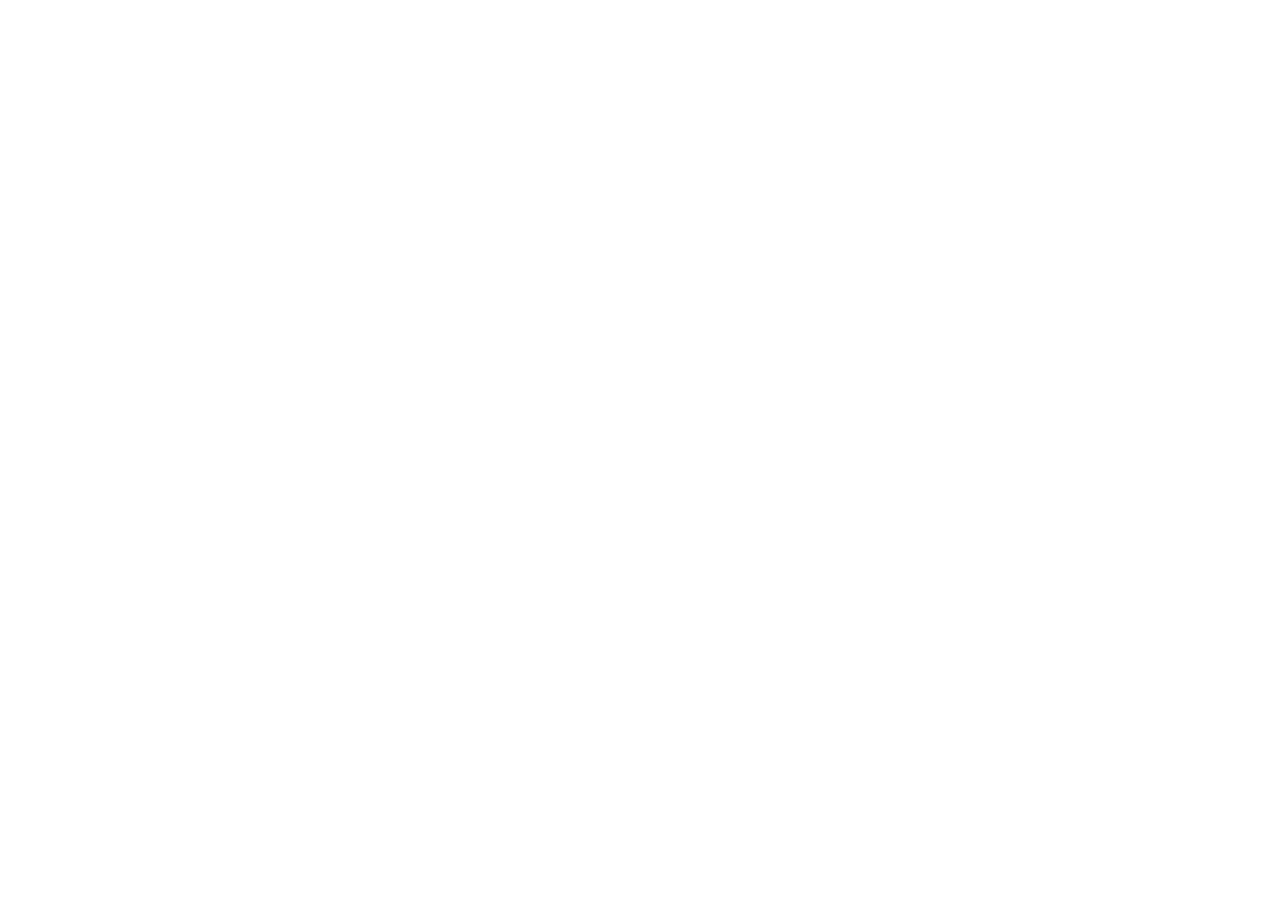
==== index.html @ 0fc973fd "title added" ====
<!DOCTYPE html>
<html lang="en">
<head>
    <meta charset="UTF-8">
    <meta name="viewport" content="width=device-width, initial-scale=1.0">
    <title>Day 1</title>
</head>
<body>
    
</body>
</html>
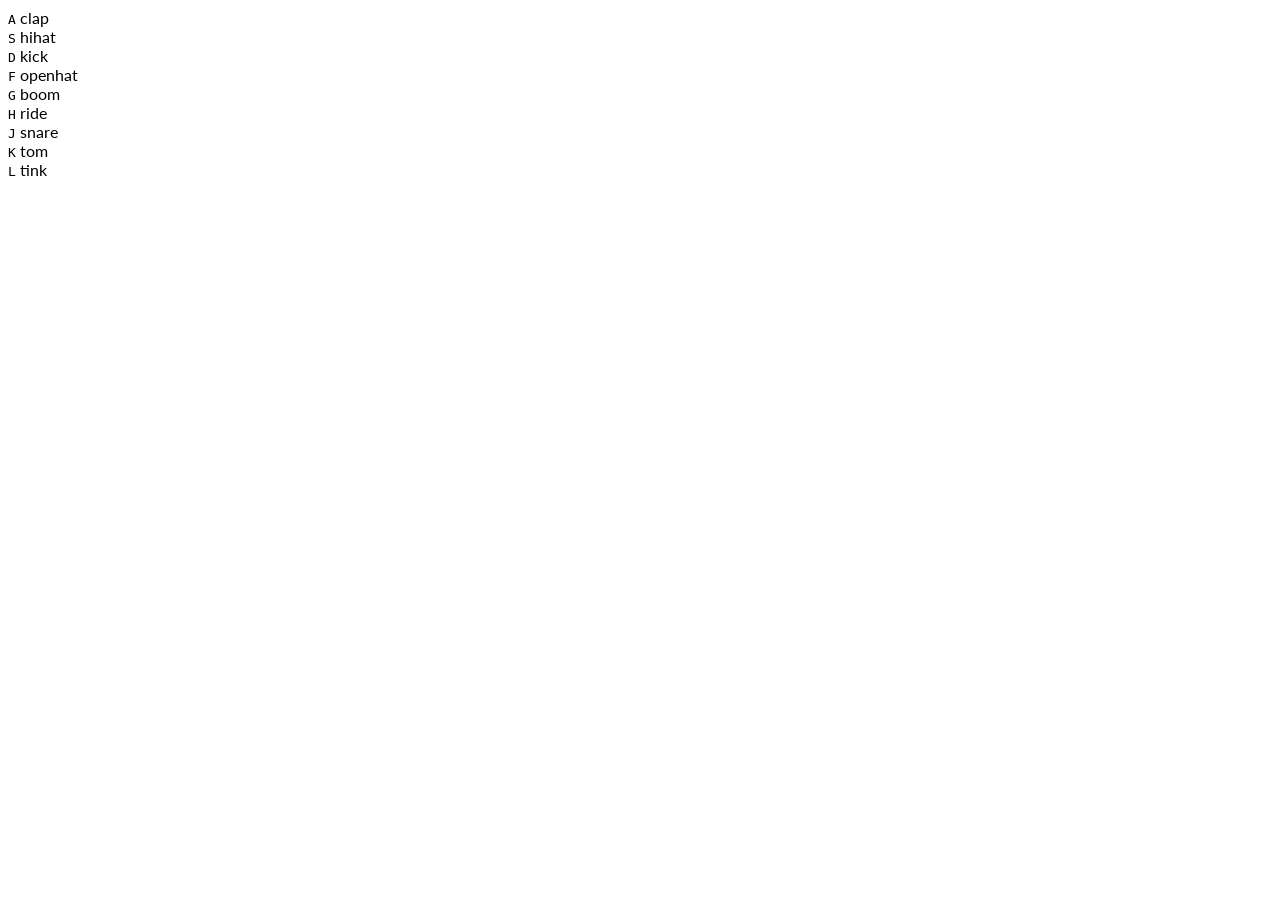
==== commit 02232e1f: "added style.css, fonts, images, sounds and main.js" ====
--- a/index.html
+++ b/index.html
@@ -1,11 +1,65 @@
 <!DOCTYPE html>
 <html lang="en">
+
 <head>
     <meta charset="UTF-8">
     <meta name="viewport" content="width=device-width, initial-scale=1.0">
-    <title>Day 1</title>
+    <title>Day 1 - JS Drum Kit</title>
+    <link rel="icon" href="./img/drums.png">
+    <link href="https://fonts.googleapis.com/css2?family=Lato&display=swap" rel="stylesheet">
+    <link rel="stylesheet" href="./css/style.css">
 </head>
+
 <body>
-    
+    <div class="keys">
+        <div data-key="65" class="key">
+            <kbd>A</kbd>
+            <span class="sound">clap</span>
+        </div>
+        <div data-key="83" class="key">
+            <kbd>S</kbd>
+            <span class="sound">hihat</span>
+        </div>
+        <div data-key="68" class="key">
+            <kbd>D</kbd>
+            <span class="sound">kick</span>
+        </div>
+        <div data-key="70" class="key">
+            <kbd>F</kbd>
+            <span class="sound">openhat</span>
+        </div>
+        <div data-key="71" class="key">
+            <kbd>G</kbd>
+            <span class="sound">boom</span>
+        </div>
+        <div data-key="72" class="key">
+            <kbd>H</kbd>
+            <span class="sound">ride</span>
+        </div>
+        <div data-key="74" class="key">
+            <kbd>J</kbd>
+            <span class="sound">snare</span>
+        </div>
+        <div data-key="75" class="key">
+            <kbd>K</kbd>
+            <span class="sound">tom</span>
+        </div>
+        <div data-key="76" class="key">
+            <kbd>L</kbd>
+            <span class="sound">tink</span>
+        </div>
+    </div>
+
+    <audio data-key="65" src="sounds/clap.wav"></audio>
+    <audio data-key="83" src="sounds/hihat.wav"></audio>
+    <audio data-key="68" src="sounds/kick.wav"></audio>
+    <audio data-key="70" src="sounds/openhat.wav"></audio>
+    <audio data-key="71" src="sounds/boom.wav"></audio>
+    <audio data-key="72" src="sounds/ride.wav"></audio>
+    <audio data-key="74" src="sounds/snare.wav"></audio>
+    <audio data-key="75" src="sounds/tom.wav"></audio>
+    <audio data-key="76" src="sounds/tink.wav"></audio>
+
 </body>
+
 </html>
--- a/css/style.css
+++ b/css/style.css
@@ -0,0 +1,10 @@
+html {
+    box-sizing: border-box;
+}
+
+*, ::before, ::after {
+    box-sizing: inherit;
+}
+body {
+    font-family: 'Lato', sans-serif;
+}
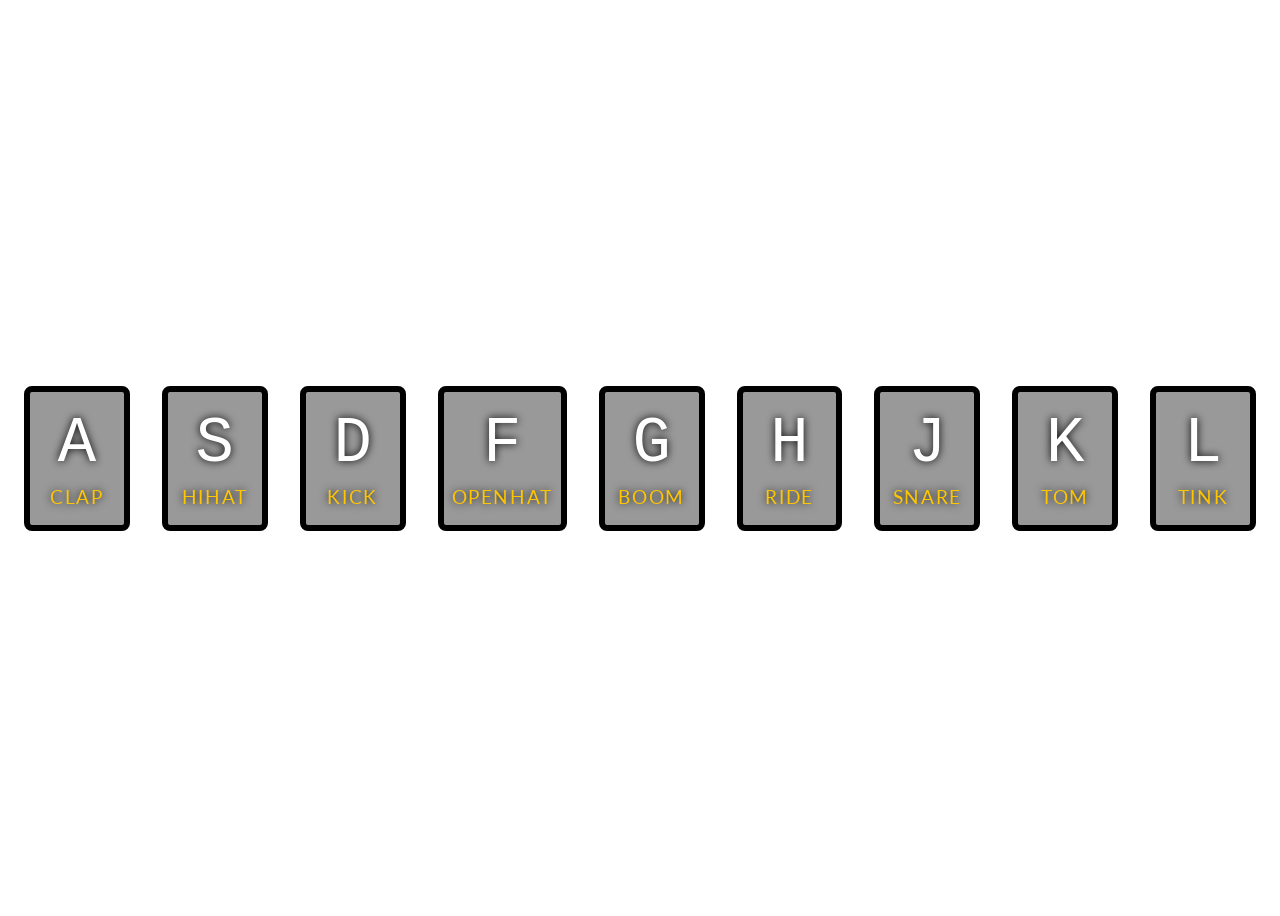
==== commit 9a8bc00a: "styles added" ====
--- a/index.html
+++ b/index.html
@@ -8,6 +8,7 @@
     <link rel="icon" href="./img/drums.png">
     <link href="https://fonts.googleapis.com/css2?family=Lato&display=swap" rel="stylesheet">
     <link rel="stylesheet" href="./css/style.css">
+    <script src="./js/main.js" defer></script>
 </head>
 
 <body>
--- a/css/style.css
+++ b/css/style.css
@@ -5,6 +5,48 @@
 *, ::before, ::after {
     box-sizing: inherit;
 }
+
 body {
     font-family: 'Lato', sans-serif;
+    font-size: 10px;
+}
+
+.keys {
+    display: flex;
+    flex: 1;
+    min-height: 100vh;
+    align-items: center;
+    justify-content: center;
+}
+
+.key {
+    border: .4rem solid black;
+    border-radius: .5rem;
+    margin: 1rem;
+    font-size: 1.5rem;
+    padding: 1rem .5rem;
+    transition: all .07s ease;
+    width: 10rem;
+    text-align: center;
+    color: white;
+    background: rgba(0, 0, 0, 0.4);
+    text-shadow: 0 0 .5rem black;
+}
+
+.playing {
+    transform: scale(1.1);
+    border-color: #ffc600;
+    box-shadow: 0 0 1rem #ffc600;
+}
+
+kbd {
+    display: block;
+    font-size: 4rem;
+}
+
+.sound {
+    font-size: 1.2rem;
+    text-transform: uppercase;
+    letter-spacing: .1rem;
+    color: #ffc600;
 }
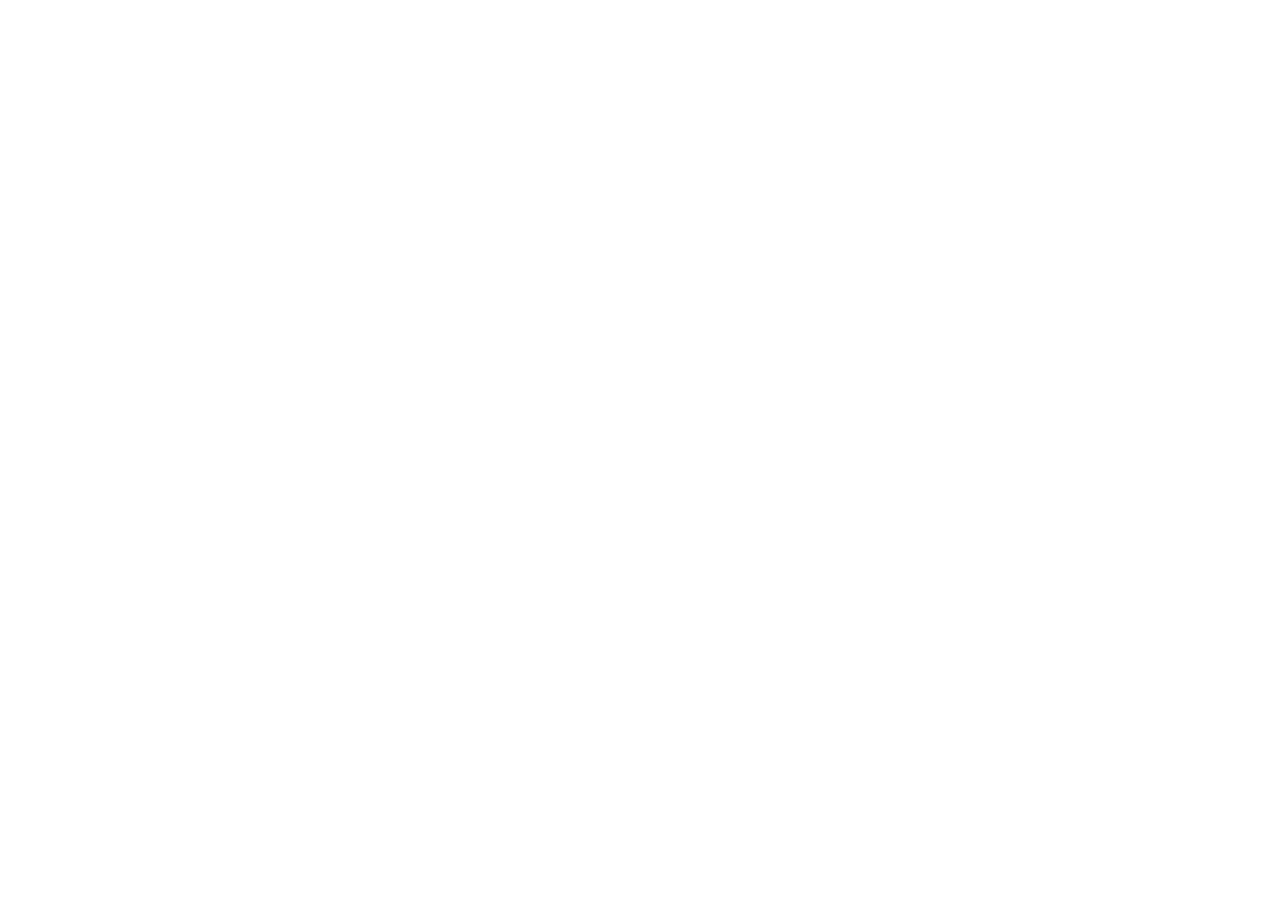
==== commit 35f6e9e4: "Add files via upload" ====
--- a/index.html
+++ b/index.html
@@ -1,66 +1,20 @@
-<!DOCTYPE html>
-<html lang="en">
-
-<head>
-    <meta charset="UTF-8">
-    <meta name="viewport" content="width=device-width, initial-scale=1.0">
-    <title>Day 1 - JS Drum Kit</title>
-    <link rel="icon" href="./img/drums.png">
-    <link href="https://fonts.googleapis.com/css2?family=Lato&display=swap" rel="stylesheet">
-    <link rel="stylesheet" href="./css/style.css">
-    <script src="./js/main.js" defer></script>
-</head>
-
-<body>
-    <div class="keys">
-        <div data-key="65" class="key">
-            <kbd>A</kbd>
-            <span class="sound">clap</span>
-        </div>
-        <div data-key="83" class="key">
-            <kbd>S</kbd>
-            <span class="sound">hihat</span>
-        </div>
-        <div data-key="68" class="key">
-            <kbd>D</kbd>
-            <span class="sound">kick</span>
-        </div>
-        <div data-key="70" class="key">
-            <kbd>F</kbd>
-            <span class="sound">openhat</span>
-        </div>
-        <div data-key="71" class="key">
-            <kbd>G</kbd>
-            <span class="sound">boom</span>
-        </div>
-        <div data-key="72" class="key">
-            <kbd>H</kbd>
-            <span class="sound">ride</span>
-        </div>
-        <div data-key="74" class="key">
-            <kbd>J</kbd>
-            <span class="sound">snare</span>
-        </div>
-        <div data-key="75" class="key">
-            <kbd>K</kbd>
-            <span class="sound">tom</span>
-        </div>
-        <div data-key="76" class="key">
-            <kbd>L</kbd>
-            <span class="sound">tink</span>
-        </div>
-    </div>
-
-    <audio data-key="65" src="sounds/clap.wav"></audio>
-    <audio data-key="83" src="sounds/hihat.wav"></audio>
-    <audio data-key="68" src="sounds/kick.wav"></audio>
-    <audio data-key="70" src="sounds/openhat.wav"></audio>
-    <audio data-key="71" src="sounds/boom.wav"></audio>
-    <audio data-key="72" src="sounds/ride.wav"></audio>
-    <audio data-key="74" src="sounds/snare.wav"></audio>
-    <audio data-key="75" src="sounds/tom.wav"></audio>
-    <audio data-key="76" src="sounds/tink.wav"></audio>
-
-</body>
-
+<!DOCTYPE html>
+<html lang="en">
+<head>
+    <meta charset="UTF-8">
+    <meta name="viewport" content="width=device-width, initial-scale=1.0">
+    <title>JS Clock</title>
+    <link rel="stylesheet" href="./css/style.css">
+    <script src="./js/main.js" defer></script>
+</head>
+<body>
+    <div class="clock">
+        <div class="clock-face">
+            <div class="hand hour-hand"></div>
+            <div class="hand min-hand"></div>
+            <div class="hand second-hand"></div>
+        </div>
+    </div>
+    
+</body>
 </html>
--- a/css/style.css
+++ b/css/style.css
@@ -7,8 +7,12 @@
 }
 
 body {
+    background-image: url("https://i.imgur.com/b9r5sEL.jpg");
+    background-position: bottom center;
+    background-size: cover;
     font-family: 'Lato', sans-serif;
     font-size: 10px;
+    overflow-y: hidden;
 }
 
 .keys {
@@ -49,4 +53,18 @@
     text-transform: uppercase;
     letter-spacing: .1rem;
     color: #ffc600;
+}
+
+@media (max-width: 767px) {
+    .keys {
+        flex-direction: column;
+        flex-wrap: wrap;
+        max-height: 100vh;
+    }
+    .key {
+        width: 5.5rem;
+    }
+    .sound {
+        font-size: 0.7rem;
+    }
 }
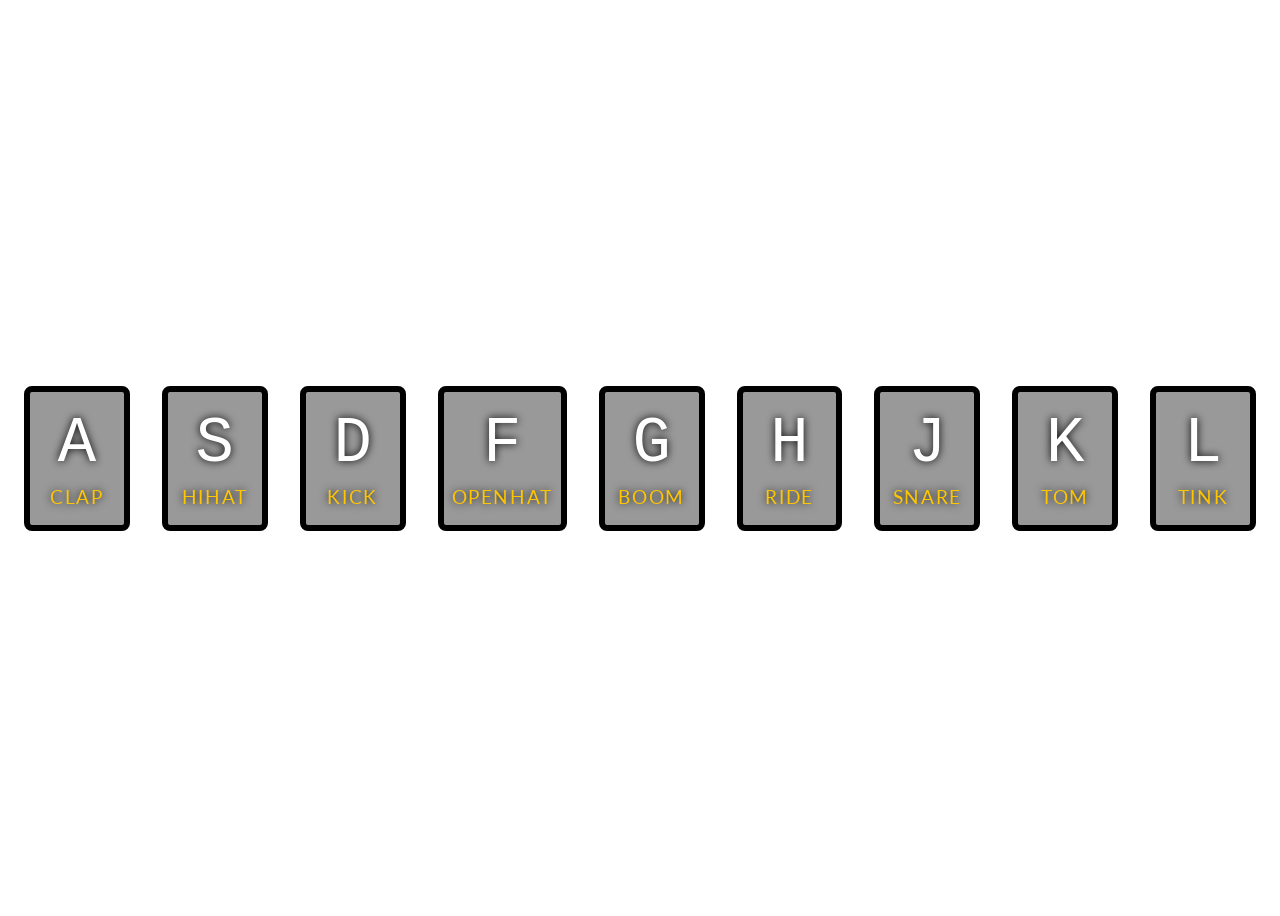
==== commit e957f46e: "moved files" ====
--- a/index.html
+++ b/index.html
@@ -1,20 +1,67 @@
-<!DOCTYPE html>
-<html lang="en">
-<head>
-    <meta charset="UTF-8">
-    <meta name="viewport" content="width=device-width, initial-scale=1.0">
-    <title>JS Clock</title>
-    <link rel="stylesheet" href="./css/style.css">
-    <script src="./js/main.js" defer></script>
-</head>
-<body>
-    <div class="clock">
-        <div class="clock-face">
-            <div class="hand hour-hand"></div>
-            <div class="hand min-hand"></div>
-            <div class="hand second-hand"></div>
-        </div>
-    </div>
-    
-</body>
+<!DOCTYPE html>
+<html lang="en">
+
+<head>
+    <meta charset="UTF-8">
+    <meta name="viewport" content="width=device-width, initial-scale=1.0">
+    <title>Day 1 - JS Drum Kit</title>
+    <meta property="og:image" content="img/share.png">
+    <link rel="icon" href="./img/drums.png">
+    <link href="https://fonts.googleapis.com/css2?family=Lato&display=swap" rel="stylesheet">
+    <link rel="stylesheet" href="./css/style.css">
+    <script defer src="./js/main.js"></script>
+</head>
+
+<body>
+    <div class="keys">
+        <div data-key="65" class="key">
+            <kbd>A</kbd>
+            <span class="sound">clap</span>
+        </div>
+        <div data-key="83" class="key">
+            <kbd>S</kbd>
+            <span class="sound">hihat</span>
+        </div>
+        <div data-key="68" class="key">
+            <kbd>D</kbd>
+            <span class="sound">kick</span>
+        </div>
+        <div data-key="70" class="key">
+            <kbd>F</kbd>
+            <span class="sound">openhat</span>
+        </div>
+        <div data-key="71" class="key">
+            <kbd>G</kbd>
+            <span class="sound">boom</span>
+        </div>
+        <div data-key="72" class="key">
+            <kbd>H</kbd>
+            <span class="sound">ride</span>
+        </div>
+        <div data-key="74" class="key">
+            <kbd>J</kbd>
+            <span class="sound">snare</span>
+        </div>
+        <div data-key="75" class="key">
+            <kbd>K</kbd>
+            <span class="sound">tom</span>
+        </div>
+        <div data-key="76" class="key">
+            <kbd>L</kbd>
+            <span class="sound">tink</span>
+        </div>
+    </div>
+
+    <audio data-key="65" src="./sound/clap.wav"></audio>
+    <audio data-key="83" src="./sound/hihat.wav"></audio>
+    <audio data-key="68" src="./sound/kick.wav"></audio>
+    <audio data-key="70" src="./sound/openhat.wav"></audio>
+    <audio data-key="71" src="./sound/boom.wav"></audio>
+    <audio data-key="72" src="./sound/ride.wav"></audio>
+    <audio data-key="74" src="./sound/snare.wav"></audio>
+    <audio data-key="75" src="./sound/tom.wav"></audio>
+    <audio data-key="76" src="./sound/tink.wav"></audio>
+
+</body>
+
 </html>
